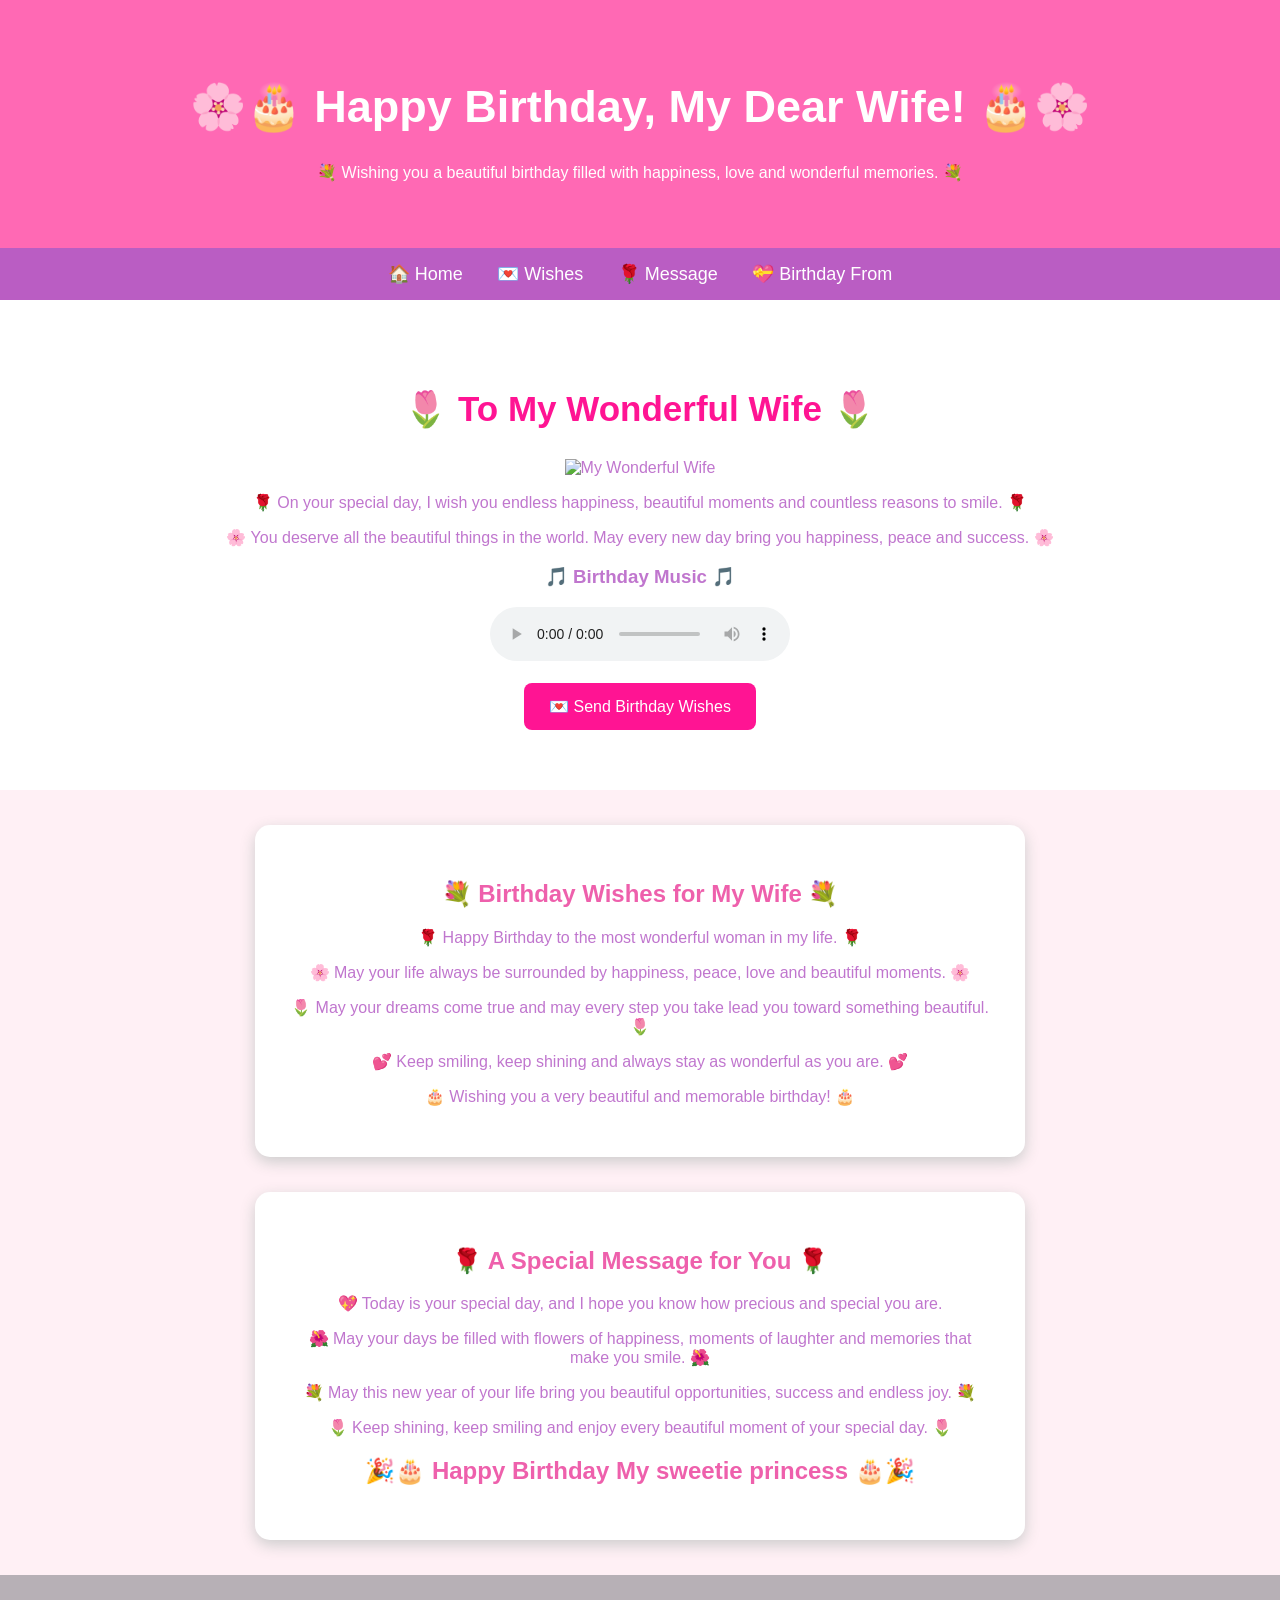
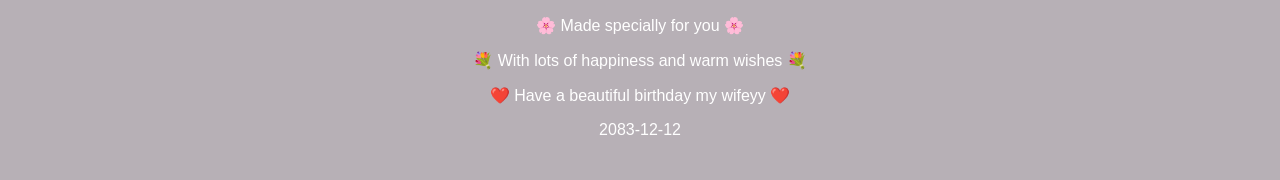
==== index.html @ 94842eb2 "Add files via upload" ====
<!DOCTYPE html>
<html>

<head>
    <title>Happy Birthday My Wife ❤️</title>

    <link rel="stylesheet" href="style.css">
</head>

<body>

    <!-- Header -->
    <header>

        <h1>🌸🎂 Happy Birthday, My Dear Wife! 🎂🌸</h1>

        <p>
            💐 Wishing you a beautiful birthday filled with
            happiness, love and wonderful memories. 💐
        </p>

    </header>


    <!-- Navigation -->
    <nav>

        <a href="index.html">🏠 Home</a>

        <a href="#wishes">💌 Wishes</a>

        <a href="#message">🌹 Message</a>

        <a href="form.html">💝 Birthday From</a>

    </nav>


    <!-- Main Birthday Section -->
    <section class="hero">

        <h2>🌷 To My Wonderful Wife 🌷</h2>


        <!-- Wife Photo -->
        <img src="image.jpg"
             alt="My Wonderful Wife"
             class="wife-photo">


        <p>
            🌹 On your special day, I wish you endless happiness,
            beautiful moments and countless reasons to smile. 🌹
        </p>

        <p>
            🌸 You deserve all the beautiful things in the world.
            May every new day bring you happiness, peace and success. 🌸
        </p>


        <!-- Birthday Music -->
        <h3>🎵 Birthday Music 🎵</h3>

<audio controls>
    <source src="birthday-new.mp3" type="audio/mpeg">
</audio>


        <br><br>


        <!-- Form Button -->
        <a href="form.html" class="button">
            💌 Send Birthday Wishes
        </a>

    </section>


    <!-- Birthday Wishes -->
    <section id="wishes" class="box">

        <h2>💐 Birthday Wishes for My Wife 💐</h2>

        <p>
            🌹 Happy Birthday to the most wonderful woman in my life. 🌹
        </p>

        <p>
            🌸 May your life always be surrounded by happiness,
            peace, love and beautiful moments. 🌸
        </p>

        <p>
            🌷 May your dreams come true and may every step
            you take lead you toward something beautiful. 🌷
        </p>

        <p>
            💕 Keep smiling, keep shining and always stay
            as wonderful as you are. 💕
        </p>

        <p>
            🎂 Wishing you a very beautiful and memorable birthday! 🎂
        </p>

    </section>


    <!-- Special Message -->
    <section id="message" class="box">

        <h2>🌹 A Special Message for You 🌹</h2>

        <p>
            💖 Today is your special day, and I hope you know
            how precious and special you are.
        </p>

        <p>
            🌺 May your days be filled with flowers of happiness,
            moments of laughter and memories that make you smile. 🌺
        </p>

        <p>
            💐 May this new year of your life bring you
            beautiful opportunities, success and endless joy. 💐
        </p>

        <p>
            🌷 Keep shining, keep smiling and enjoy every
            beautiful moment of your special day. 🌷
        </p>

        <h2>
            🎉🎂 Happy Birthday My sweetie princess 🎂🎉
        </h2>

    </section>


    <!-- Footer -->
    <footer>

        <p>🌸 Made specially for you 🌸</p>

        <p>💐 With lots of happiness and warm wishes 💐</p>

        <p>❤️ Have a beautiful birthday my wifeyy ❤️</p>

        <p>2083-12-12</p>

    </footer>

</body>

</html>
---- style.css ----
body {
    margin: 0;
    font-family: Arial, sans-serif;
    background-color: #fff0f5;
    color: #c076ce;
}

header {
    background-color: #ff69b4;
    color: white;
    text-align: center;
    padding: 50px 20px;
}

header h1 {
    font-size: 45px;
}

nav {
    background-color: #ba5dc3;
    text-align: center;
    padding: 15px;
}

nav a {
    color: white;
    text-decoration: none;
    margin: 15px;
    font-size: 18px;
}

.hero {
    background-color: white;
    text-align: center;
    padding: 60px 20px;
}

.hero h2 {
    color: #ff1493;
    font-size: 35px;
}

.button {
    display: inline-block;
    background-color: #ff1493;
    color: white;
    text-decoration: none;
    padding: 14px 25px;
    border-radius: 8px;
}

.button:hover {
    background-color: #b780a3;
}

.box {
    background-color: white;
    max-width: 700px;
    margin: 35px auto;
    padding: 35px;
    text-align: center;
    border-radius: 15px;
    box-shadow: 0 5px 15px #ccc;
}

.box h2 {
    color: #ee60ac;
}

footer {
    background-color: #b7b0b6;
    color: white;
    text-align: center;
    padding: 25px;
}
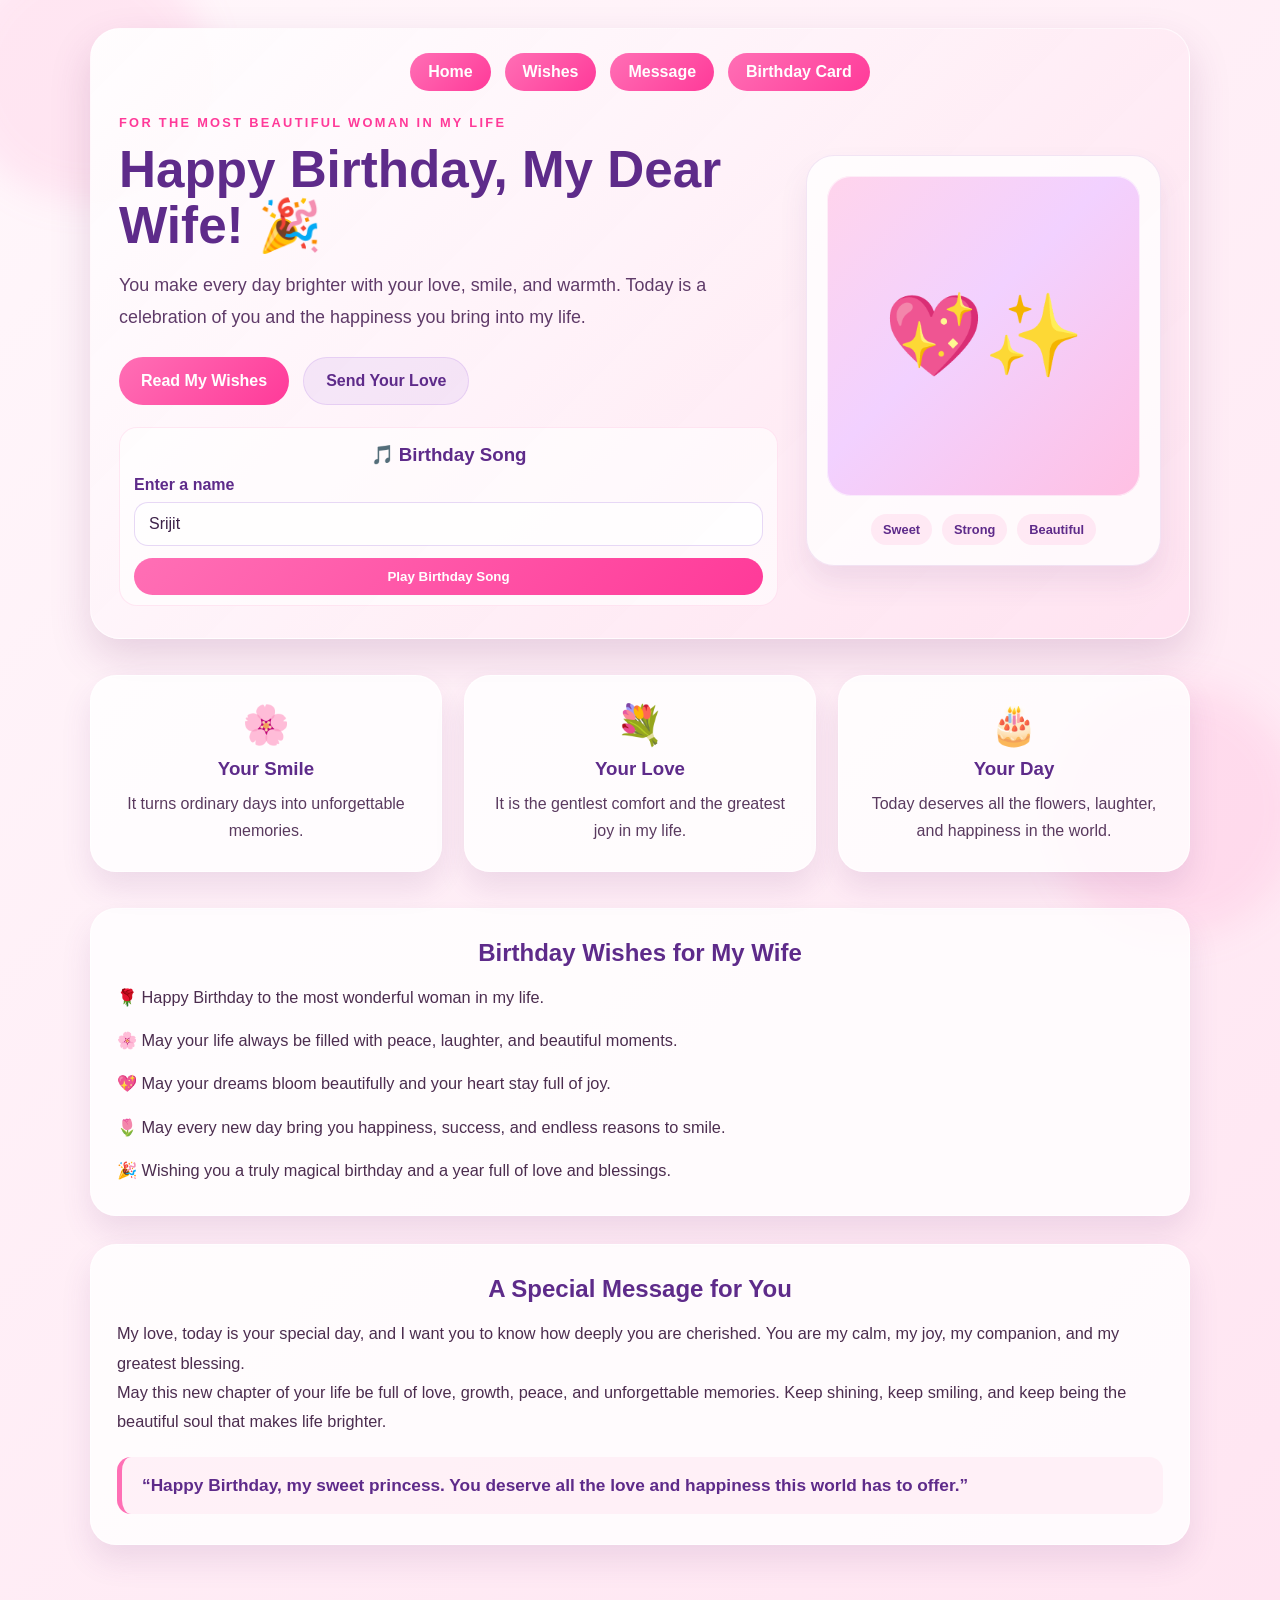
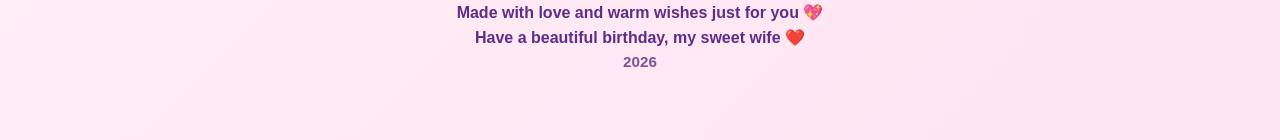
==== commit b31d3726: "i work on the issue on birthday song side and updated feature and ui" ====
--- a/index.html
+++ b/index.html
@@ -1,159 +1,128 @@
 <!DOCTYPE html>
-<html>
+<html lang="en">
 
 <head>
-    <title>Happy Birthday My Wife ❤️</title>
-
+    <meta charset="UTF-8">
+    <meta name="viewport" content="width=device-width, initial-scale=1.0">
+    <title>Happy Birthday, My Love</title>
     <link rel="stylesheet" href="style.css">
 </head>
 
 <body>
+    <div class="page-shell">
+        <header class="hero-header">
+            <nav class="top-nav">
+                <a href="index.html">Home</a>
+                <a href="#wishes">Wishes</a>
+                <a href="#message">Message</a>
+                <a href="form.html">Birthday Card</a>
+            </nav>
 
-    <!-- Header -->
-    <header>
+            <div class="hero-content">
+                <div class="hero-text">
+                    <p class="eyebrow">For the most beautiful woman in my life</p>
+                    <h1>Happy Birthday, My Dear Wife! 🎉</h1>
+                    <p class="subtitle">
+                        You make every day brighter with your love, smile, and warmth.
+                        Today is a celebration of you and the happiness you bring into my life.
+                    </p>
 
-        <h1>🌸🎂 Happy Birthday, My Dear Wife! 🎂🌸</h1>
+                    <div class="cta-group">
+                        <a href="#wishes" class="primary-btn">Read My Wishes</a>
+                        <a href="form.html" class="secondary-btn">Send Your Love</a>
+                    </div>
 
-        <p>
-            💐 Wishing you a beautiful birthday filled with
-            happiness, love and wonderful memories. 💐
-        </p>
+                    <div class="music-box">
+                        <h3>🎵 Birthday Song</h3>
+                        <label class="song-label" for="songName">Enter a name</label>
+                        <input id="songName" type="text" value="Srijit" placeholder="Type a name">
+                        <button id="playBirthdaySong" class="primary-btn small-btn" type="button">
+                            Play Birthday Song
+                        </button>
+                    </div>
+                </div>
 
-    </header>
+                <div class="hero-card">
+                    <div class="photo-frame" aria-label="Birthday illustration">
+                        <span>💖✨</span>
+                    </div>
+                    <div class="mini-badges">
+                        <span>Sweet</span>
+                        <span>Strong</span>
+                        <span>Beautiful</span>
+                    </div>
+                </div>
+            </div>
+        </header>
 
+        <main>
+            <section class="feature-grid">
+                <article class="feature-card">
+                    <span class="icon">🌸</span>
+                    <h3>Your Smile</h3>
+                    <p>It turns ordinary days into unforgettable memories.</p>
+                </article>
+                <article class="feature-card">
+                    <span class="icon">💐</span>
+                    <h3>Your Love</h3>
+                    <p>It is the gentlest comfort and the greatest joy in my life.</p>
+                </article>
+                <article class="feature-card">
+                    <span class="icon">🎂</span>
+                    <h3>Your Day</h3>
+                    <p>Today deserves all the flowers, laughter, and happiness in the world.</p>
+                </article>
+            </section>
 
-    <!-- Navigation -->
-    <nav>
+            <section id="wishes" class="wish-panel">
+                <h2>Birthday Wishes for My Wife</h2>
+                <div class="wish-list">
+                    <p>🌹 Happy Birthday to the most wonderful woman in my life.</p>
+                    <p>🌸 May your life always be filled with peace, laughter, and beautiful moments.</p>
+                    <p>💖 May your dreams bloom beautifully and your heart stay full of joy.</p>
+                    <p>🌷 May every new day bring you happiness, success, and endless reasons to smile.</p>
+                    <p>🎉 Wishing you a truly magical birthday and a year full of love and blessings.</p>
+                </div>
+            </section>
 
-        <a href="index.html">🏠 Home</a>
+            <section id="message" class="message-box">
+                <h2>A Special Message for You</h2>
+                <p>
+                    My love, today is your special day, and I want you to know how deeply you are cherished.
+                    You are my calm, my joy, my companion, and my greatest blessing.
+                </p>
+                <p>
+                    May this new chapter of your life be full of love, growth, peace, and unforgettable memories.
+                    Keep shining, keep smiling, and keep being the beautiful soul that makes life brighter.
+                </p>
+                <blockquote>
+                    “Happy Birthday, my sweet princess. You deserve all the love and happiness this world has to offer.”
+                </blockquote>
+            </section>
+        </main>
 
-        <a href="#wishes">💌 Wishes</a>
+        <footer>
+            <p>Made with love and warm wishes just for you 💖</p>
+            <p>Have a beautiful birthday, my sweet wife ❤️</p>
+            <p class="date">2026</p>
+        </footer>
+    </div>
 
-        <a href="#message">🌹 Message</a>
+    <script>
+        document.getElementById('playBirthdaySong')?.addEventListener('click', function () {
+            const enteredName = document.getElementById('songName').value.trim() || 'Srijit';
+            const songUrl = 'https://www.1happybirthday.com/play_song.php?name=' + encodeURIComponent(enteredName);
 
-        <a href="form.html">💝 Birthday From</a>
-
-    </nav>
-
-
-    <!-- Main Birthday Section -->
-    <section class="hero">
-
-        <h2>🌷 To My Wonderful Wife 🌷</h2>
-
-
-        <!-- Wife Photo -->
-        <img src="image.jpg"
-             alt="My Wonderful Wife"
-             class="wife-photo">
-
-
-        <p>
-            🌹 On your special day, I wish you endless happiness,
-            beautiful moments and countless reasons to smile. 🌹
-        </p>
-
-        <p>
-            🌸 You deserve all the beautiful things in the world.
-            May every new day bring you happiness, peace and success. 🌸
-        </p>
-
-
-        <!-- Birthday Music -->
-        <h3>🎵 Birthday Music 🎵</h3>
-
-<audio controls>
-    <source src="birthday-new.mp3" type="audio/mpeg">
-</audio>
-
-
-        <br><br>
-
-
-        <!-- Form Button -->
-        <a href="form.html" class="button">
-            💌 Send Birthday Wishes
-        </a>
-
-    </section>
-
-
-    <!-- Birthday Wishes -->
-    <section id="wishes" class="box">
-
-        <h2>💐 Birthday Wishes for My Wife 💐</h2>
-
-        <p>
-            🌹 Happy Birthday to the most wonderful woman in my life. 🌹
-        </p>
-
-        <p>
-            🌸 May your life always be surrounded by happiness,
-            peace, love and beautiful moments. 🌸
-        </p>
-
-        <p>
-            🌷 May your dreams come true and may every step
-            you take lead you toward something beautiful. 🌷
-        </p>
-
-        <p>
-            💕 Keep smiling, keep shining and always stay
-            as wonderful as you are. 💕
-        </p>
-
-        <p>
-            🎂 Wishing you a very beautiful and memorable birthday! 🎂
-        </p>
-
-    </section>
-
-
-    <!-- Special Message -->
-    <section id="message" class="box">
-
-        <h2>🌹 A Special Message for You 🌹</h2>
-
-        <p>
-            💖 Today is your special day, and I hope you know
-            how precious and special you are.
-        </p>
-
-        <p>
-            🌺 May your days be filled with flowers of happiness,
-            moments of laughter and memories that make you smile. 🌺
-        </p>
-
-        <p>
-            💐 May this new year of your life bring you
-            beautiful opportunities, success and endless joy. 💐
-        </p>
-
-        <p>
-            🌷 Keep shining, keep smiling and enjoy every
-            beautiful moment of your special day. 🌷
-        </p>
-
-        <h2>
-            🎉🎂 Happy Birthday My sweetie princess 🎂🎉
-        </h2>
-
-    </section>
-
-
-    <!-- Footer -->
-    <footer>
-
-        <p>🌸 Made specially for you 🌸</p>
-
-        <p>💐 With lots of happiness and warm wishes 💐</p>
-
-        <p>❤️ Have a beautiful birthday my wifeyy ❤️</p>
-
-        <p>2083-12-12</p>
-
-    </footer>
-
+            try {
+                const popup = window.open(songUrl, '_blank');
+                if (!popup) {
+                    window.location.href = songUrl;
+                }
+            } catch (error) {
+                window.location.href = songUrl;
+            }
+        });
+    </script>
 </body>
 
-</html>+</html>
--- a/style.css
+++ b/style.css
@@ -1,75 +1,441 @@
+:root {
+    --bg-1: #fff7fb;
+    --bg-2: #ffe4f1;
+    --card: rgba(255, 255, 255, 0.8);
+    --pink-1: #ff6fb5;
+    --pink-2: #ff3a99;
+    --pink-3: #9d4edd;
+    --purple: #5e2b8a;
+    --text: #3d2249;
+    --soft: #f4d4ea;
+    --white: #ffffff;
+    --shadow: rgba(123, 57, 118, 0.18);
+}
+
+* {
+    box-sizing: border-box;
+}
+
+html {
+    scroll-behavior: smooth;
+}
+
 body {
     margin: 0;
-    font-family: Arial, sans-serif;
-    background-color: #fff0f5;
-    color: #c076ce;
-}
-
-header {
-    background-color: #ff69b4;
-    color: white;
+    min-height: 100vh;
+    font-family: "Segoe UI", Tahoma, Geneva, Verdana, sans-serif;
+    background: linear-gradient(135deg, var(--bg-1), var(--bg-2));
+    color: var(--text);
+}
+
+body::before,
+body::after {
+    content: "";
+    position: fixed;
+    width: 250px;
+    height: 250px;
+    border-radius: 50%;
+    background: rgba(255, 111, 181, 0.12);
+    filter: blur(18px);
+    z-index: 0;
+}
+
+body::before {
+    top: -50px;
+    left: -40px;
+}
+
+body::after {
+    bottom: -35px;
+    right: -20px;
+}
+
+.page-shell,
+.form-page {
+    position: relative;
+    z-index: 1;
+}
+
+.page-shell {
+    width: min(1100px, 92%);
+    margin: 0 auto;
+    padding: 28px 0 50px;
+}
+
+.hero-header {
+    background: linear-gradient(135deg, rgba(255, 255, 255, 0.9), rgba(255, 224, 239, 0.85));
+    border: 1px solid rgba(255, 255, 255, 0.65);
+    border-radius: 30px;
+    box-shadow: 0 18px 40px var(--shadow);
+    padding: 24px 28px 32px;
+}
+
+.top-nav {
+    display: flex;
+    justify-content: center;
+    flex-wrap: wrap;
+    gap: 14px;
+    margin-bottom: 24px;
+}
+
+.top-nav a {
+    text-decoration: none;
+    color: var(--white);
+    background: linear-gradient(135deg, var(--pink-1), var(--pink-2));
+    padding: 10px 18px;
+    border-radius: 999px;
+    font-weight: 600;
+    transition: transform 0.2s ease, box-shadow 0.2s ease;
+}
+
+.top-nav a:hover,
+.primary-btn:hover,
+.secondary-btn:hover {
+    transform: translateY(-2px);
+    box-shadow: 0 8px 18px rgba(255, 82, 159, 0.28);
+}
+
+.hero-content {
+    display: grid;
+    grid-template-columns: 1.3fr 0.7fr;
+    gap: 28px;
+    align-items: center;
+}
+
+.eyebrow {
+    margin: 0;
+    font-size: 0.8rem;
+    letter-spacing: 0.18em;
+    text-transform: uppercase;
+    font-weight: 700;
+    color: var(--pink-2);
+}
+
+.hero-text h1 {
+    font-size: clamp(2.4rem, 4vw, 4rem);
+    line-height: 1.1;
+    margin: 12px 0 14px;
+    color: var(--purple);
+}
+
+.subtitle {
+    margin: 0;
+    font-size: 1.12rem;
+    line-height: 1.8;
+    color: #5f3b69;
+}
+
+.cta-group {
+    margin-top: 24px;
+    display: flex;
+    flex-wrap: wrap;
+    gap: 14px;
+}
+
+.music-box {
+    margin-top: 22px;
+    padding: 16px 14px 10px;
+    background: rgba(255, 255, 255, 0.6);
+    border: 1px solid rgba(255, 111, 181, 0.15);
+    border-radius: 18px;
+}
+
+.music-box h3 {
+    margin: 0 0 10px;
+    color: var(--purple);
     text-align: center;
-    padding: 50px 20px;
-}
-
-header h1 {
-    font-size: 45px;
-}
-
-nav {
-    background-color: #ba5dc3;
+}
+
+.song-label {
+    display: block;
+    margin: 10px 0 8px;
+    font-weight: 700;
+    color: var(--purple);
+}
+
+.music-box input {
+    width: 100%;
+    border: 1px solid rgba(158, 103, 220, 0.25);
+    border-radius: 12px;
+    padding: 11px 12px;
+    margin-bottom: 12px;
+    font: inherit;
+    color: var(--text);
+    background: rgba(255, 255, 255, 0.9);
+}
+
+.music-box button {
+    width: 100%;
+}
+
+.primary-btn,
+.secondary-btn {
+    display: inline-flex;
+    align-items: center;
+    justify-content: center;
+    text-decoration: none;
+    border: none;
+    border-radius: 999px;
+    padding: 14px 22px;
+    font-weight: 700;
+    cursor: pointer;
+    transition: all 0.2s ease;
+}
+
+.primary-btn {
+    background: linear-gradient(135deg, var(--pink-1), var(--pink-2));
+    color: var(--white);
+}
+
+.secondary-btn {
+    background: rgba(158, 103, 220, 0.1);
+    color: var(--purple);
+    border: 1px solid rgba(158, 103, 220, 0.18);
+}
+
+.small-btn {
+    padding: 11px 18px;
+}
+
+.hero-card {
+    background: rgba(255, 255, 255, 0.75);
+    border: 1px solid rgba(172, 105, 191, 0.16);
+    border-radius: 28px;
+    padding: 20px;
+    box-shadow: 0 16px 28px rgba(112, 58, 129, 0.1);
+}
+
+.photo-frame {
+    width: 100%;
+    height: 320px;
+    display: grid;
+    place-items: center;
+    background: linear-gradient(135deg, #ffd4ec, #f2d1ff 45%, #ffc0e3);
+    border-radius: 24px;
+    font-size: 5rem;
+    box-shadow: inset 0 0 0 1px rgba(255, 255, 255, 0.6);
+}
+
+.mini-badges {
+    margin-top: 18px;
+    display: flex;
+    justify-content: center;
+    flex-wrap: wrap;
+    gap: 10px;
+}
+
+.mini-badges span {
+    background: rgba(255, 111, 181, 0.12);
+    color: var(--purple);
+    border-radius: 999px;
+    padding: 8px 12px;
+    font-size: 0.8rem;
+    font-weight: 700;
+}
+
+.feature-grid {
+    display: grid;
+    grid-template-columns: repeat(3, minmax(0, 1fr));
+    gap: 22px;
+    margin: 36px 0;
+}
+
+.feature-card,
+.wish-panel,
+.message-box,
+.form-card {
+    background: var(--card);
+    border: 1px solid rgba(255, 255, 255, 0.7);
+    border-radius: 26px;
+    box-shadow: 0 16px 30px rgba(112, 58, 129, 0.12);
+}
+
+.feature-card {
+    padding: 26px 20px;
     text-align: center;
-    padding: 15px;
-}
-
-nav a {
-    color: white;
+}
+
+.icon {
+    display: inline-block;
+    font-size: 2.4rem;
+    margin-bottom: 10px;
+}
+
+.feature-card h3 {
+    margin: 0 0 10px;
+    color: var(--purple);
+}
+
+.feature-card p {
+    margin: 0;
+    line-height: 1.7;
+    color: #5a3a5f;
+}
+
+.wish-panel,
+.message-box {
+    padding: 30px 26px;
+    margin: 28px 0;
+}
+
+.wish-panel h2,
+.message-box h2,
+.form-card h1 {
+    margin: 0 0 16px;
+    color: var(--purple);
+    text-align: center;
+}
+
+.wish-list {
+    display: grid;
+    gap: 14px;
+}
+
+.wish-list p,
+.message-box p,
+.success-message {
+    margin: 0;
+    color: #4c2d4f;
+    line-height: 1.8;
+    font-size: 1.02rem;
+}
+
+.message-box blockquote {
+    margin: 20px 0 0;
+    padding: 18px 20px;
+    border-left: 5px solid var(--pink-1);
+    background: rgba(255, 111, 181, 0.08);
+    border-radius: 14px;
+    font-size: 1.08rem;
+    color: var(--purple);
+    font-weight: 600;
+}
+
+footer {
+    margin-top: 24px;
+    padding: 24px 16px 14px;
+    text-align: center;
+    color: var(--purple);
+    font-weight: 600;
+}
+
+footer p {
+    margin: 6px 0;
+}
+
+.date {
+    font-size: 0.95rem;
+    opacity: 0.8;
+}
+
+.form-page {
+    min-height: 100vh;
+    display: grid;
+    place-items: center;
+    padding: 40px 20px;
+}
+
+.form-card {
+    width: min(620px, 100%);
+    padding: 30px 26px;
+}
+
+#birthdayForm {
+    display: grid;
+    gap: 18px;
+    margin-top: 20px;
+}
+
+.field-row {
+    display: grid;
+    gap: 8px;
+}
+
+label {
+    font-weight: 700;
+    color: var(--purple);
+}
+
+input[type="text"],
+textarea {
+    width: 100%;
+    border: 1px solid rgba(158, 103, 220, 0.25);
+    border-radius: 14px;
+    padding: 12px 14px;
+    font: inherit;
+    color: var(--text);
+    background: rgba(255, 255, 255, 0.8);
+    transition: border-color 0.2s ease, box-shadow 0.2s ease;
+}
+
+input[type="text"]:focus,
+textarea:focus {
+    outline: none;
+    border-color: var(--pink-1);
+    box-shadow: 0 0 0 4px rgba(255, 111, 181, 0.1);
+}
+
+.radio-group {
+    display: flex;
+    flex-wrap: wrap;
+    gap: 12px;
+    padding-top: 6px;
+}
+
+.radio-group label {
+    display: inline-flex;
+    align-items: center;
+    gap: 8px;
+    font-weight: 600;
+    color: var(--text);
+}
+
+.form-actions {
+    display: flex;
+    flex-wrap: wrap;
+    gap: 12px;
+    margin-top: 8px;
+}
+
+.success-message {
+    margin-top: 18px;
+    background: rgba(118, 201, 160, 0.12);
+    border: 1px solid rgba(92, 175, 121, 0.2);
+    border-radius: 16px;
+    padding: 16px 18px;
+    color: #256b43;
+}
+
+.back-link {
+    display: inline-block;
+    margin-top: 18px;
+    color: var(--purple);
     text-decoration: none;
-    margin: 15px;
-    font-size: 18px;
-}
-
-.hero {
-    background-color: white;
-    text-align: center;
-    padding: 60px 20px;
-}
-
-.hero h2 {
-    color: #ff1493;
-    font-size: 35px;
-}
-
-.button {
-    display: inline-block;
-    background-color: #ff1493;
-    color: white;
-    text-decoration: none;
-    padding: 14px 25px;
-    border-radius: 8px;
-}
-
-.button:hover {
-    background-color: #b780a3;
-}
-
-.box {
-    background-color: white;
-    max-width: 700px;
-    margin: 35px auto;
-    padding: 35px;
-    text-align: center;
-    border-radius: 15px;
-    box-shadow: 0 5px 15px #ccc;
-}
-
-.box h2 {
-    color: #ee60ac;
-}
-
-footer {
-    background-color: #b7b0b6;
-    color: white;
-    text-align: center;
-    padding: 25px;
-}+    font-weight: 700;
+}
+
+@media (max-width: 760px) {
+    .hero-content,
+    .feature-grid {
+        grid-template-columns: 1fr;
+    }
+
+    .hero-header {
+        padding: 18px 18px 22px;
+    }
+
+    .hero-text h1 {
+        font-size: 2.5rem;
+    }
+
+    .top-nav a,
+    .primary-btn,
+    .secondary-btn {
+        width: 100%;
+    }
+
+    .cta-group,
+    .form-actions {
+        flex-direction: column;
+    }
+}
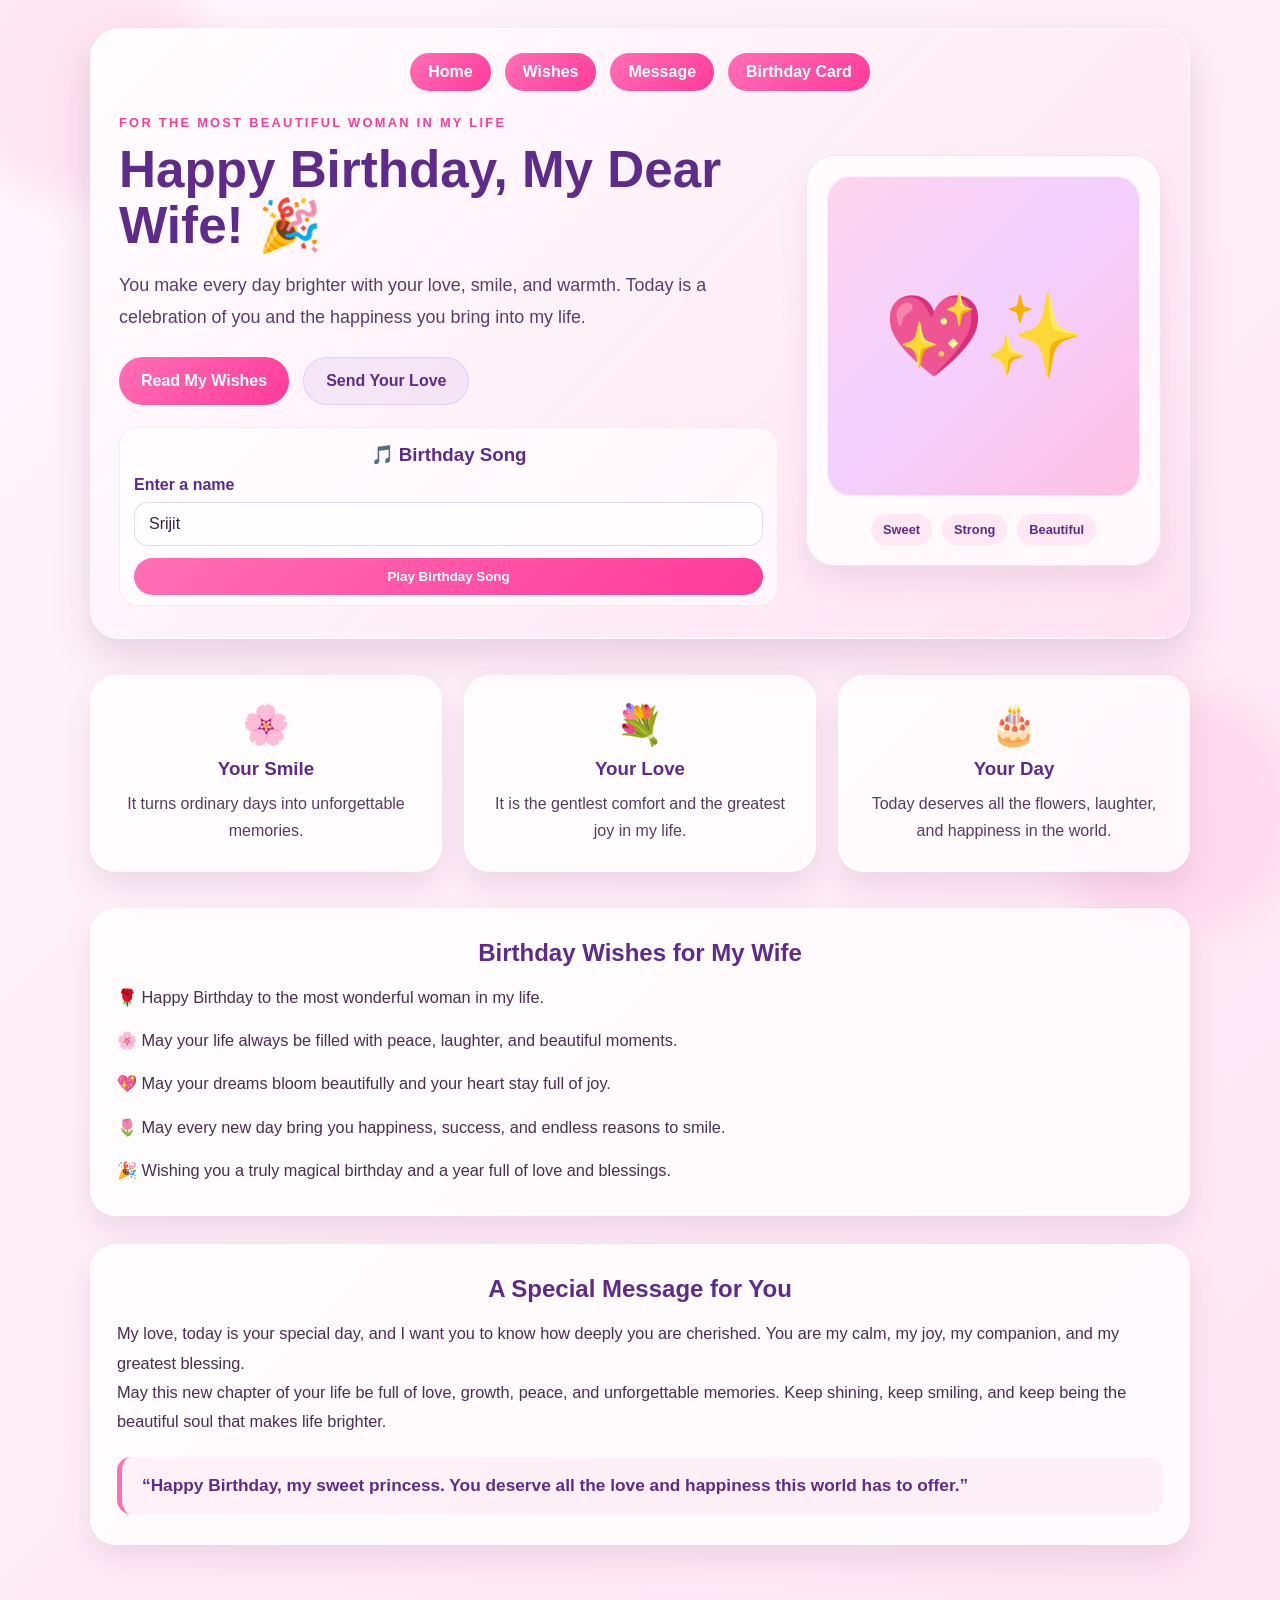
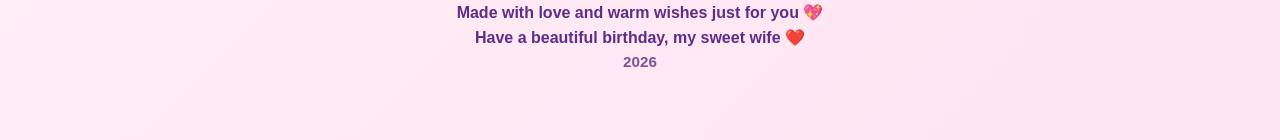
==== commit 27950748: "i work on form section for adding image" ====
--- a/index.html
+++ b/index.html
@@ -43,8 +43,8 @@
                 </div>
 
                 <div class="hero-card">
-                    <div class="photo-frame" aria-label="Birthday illustration">
-                        <span>💖✨</span>
+                    <div class="photo-frame" id="heroPhotoFrame" aria-label="Birthday illustration">
+                        <span id="photoPlaceholder">💖✨</span>
                     </div>
                     <div class="mini-badges">
                         <span>Sweet</span>
@@ -109,6 +109,19 @@
     </div>
 
     <script>
+        const savedPhoto = localStorage.getItem('birthday_uploaded_photo');
+        const heroPhotoFrame = document.getElementById('heroPhotoFrame');
+        const photoPlaceholder = document.getElementById('photoPlaceholder');
+
+        if (savedPhoto) {
+            const img = document.createElement('img');
+            img.src = savedPhoto;
+            img.alt = 'Uploaded birthday photo';
+            img.className = 'uploaded-photo';
+            heroPhotoFrame.innerHTML = '';
+            heroPhotoFrame.appendChild(img);
+        }
+
         document.getElementById('playBirthdaySong')?.addEventListener('click', function () {
             const enteredName = document.getElementById('songName').value.trim() || 'Srijit';
             const songUrl = 'https://www.1happybirthday.com/play_song.php?name=' + encodeURIComponent(enteredName);
--- a/style.css
+++ b/style.css
@@ -214,6 +214,14 @@
     border-radius: 24px;
     font-size: 5rem;
     box-shadow: inset 0 0 0 1px rgba(255, 255, 255, 0.6);
+    overflow: hidden;
+}
+
+.photo-frame .uploaded-photo {
+    width: 100%;
+    height: 100%;
+    object-fit: cover;
+    display: block;
 }
 
 .mini-badges {
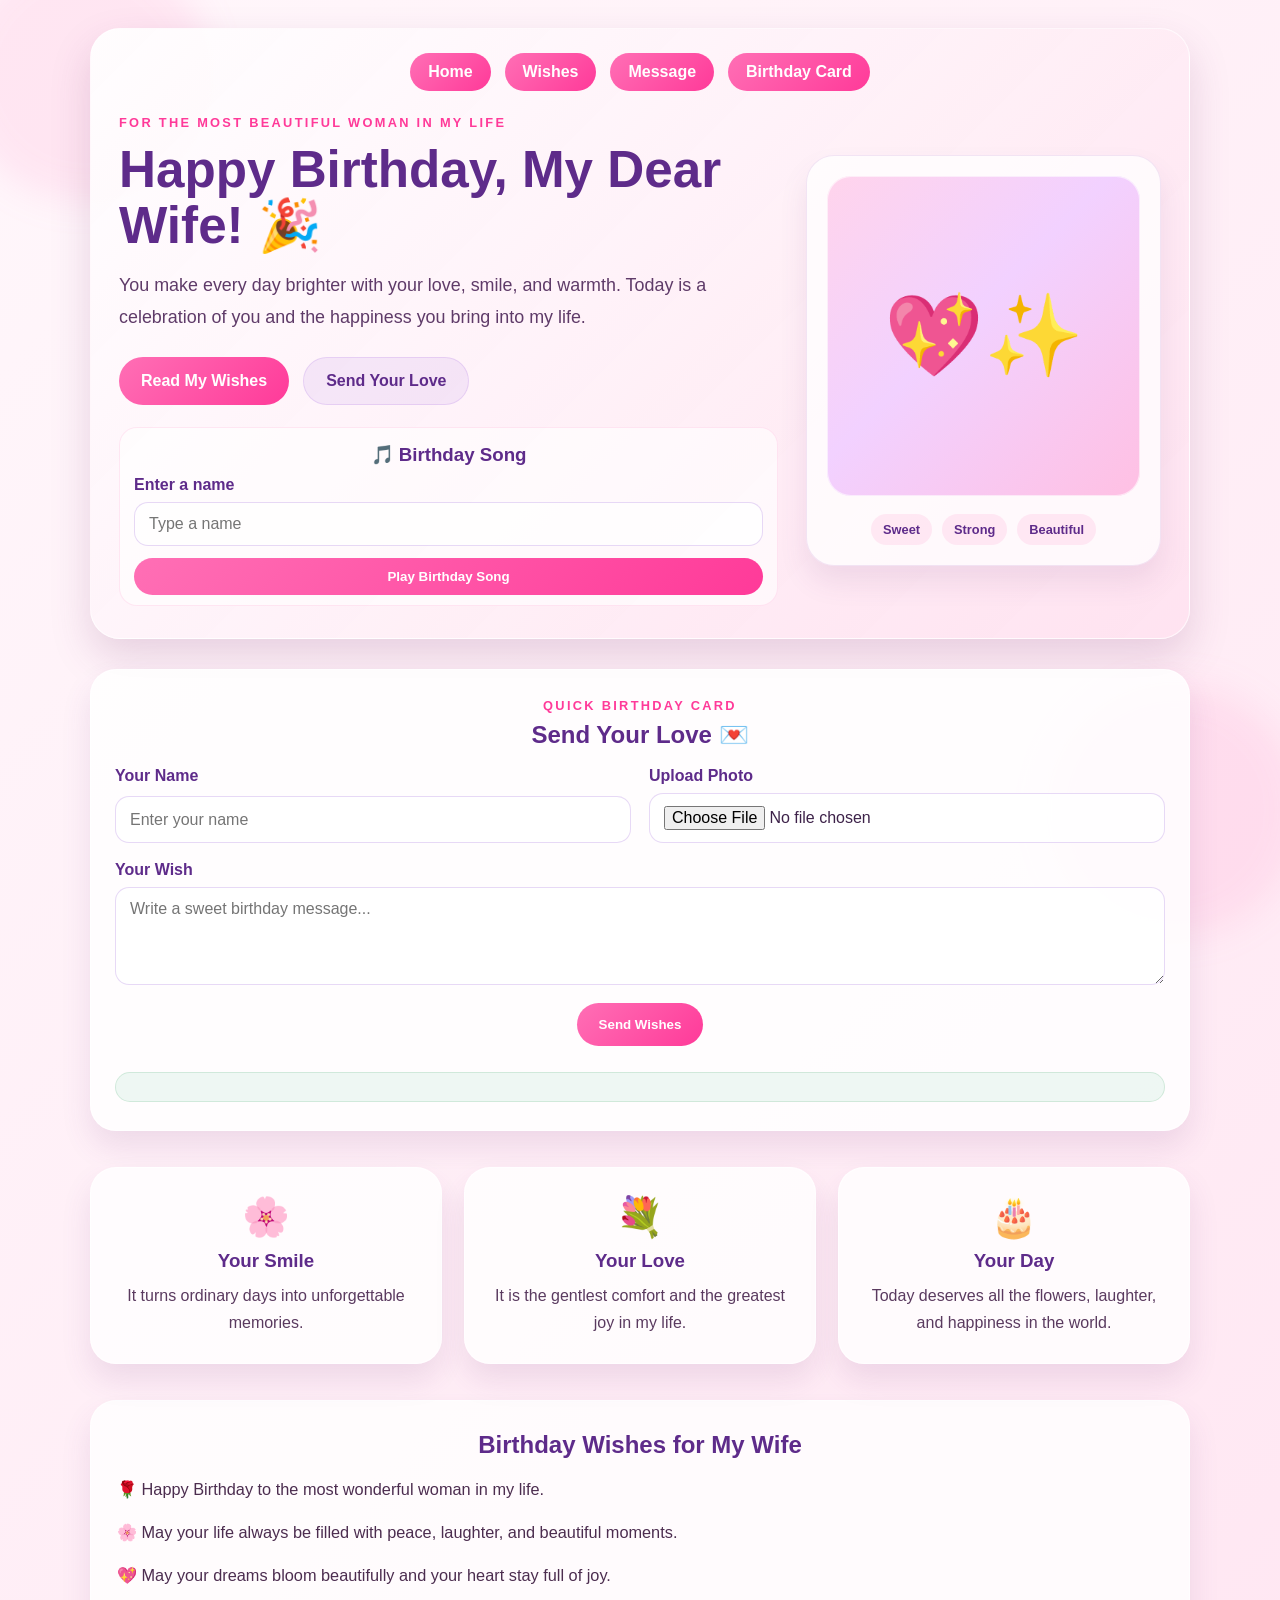
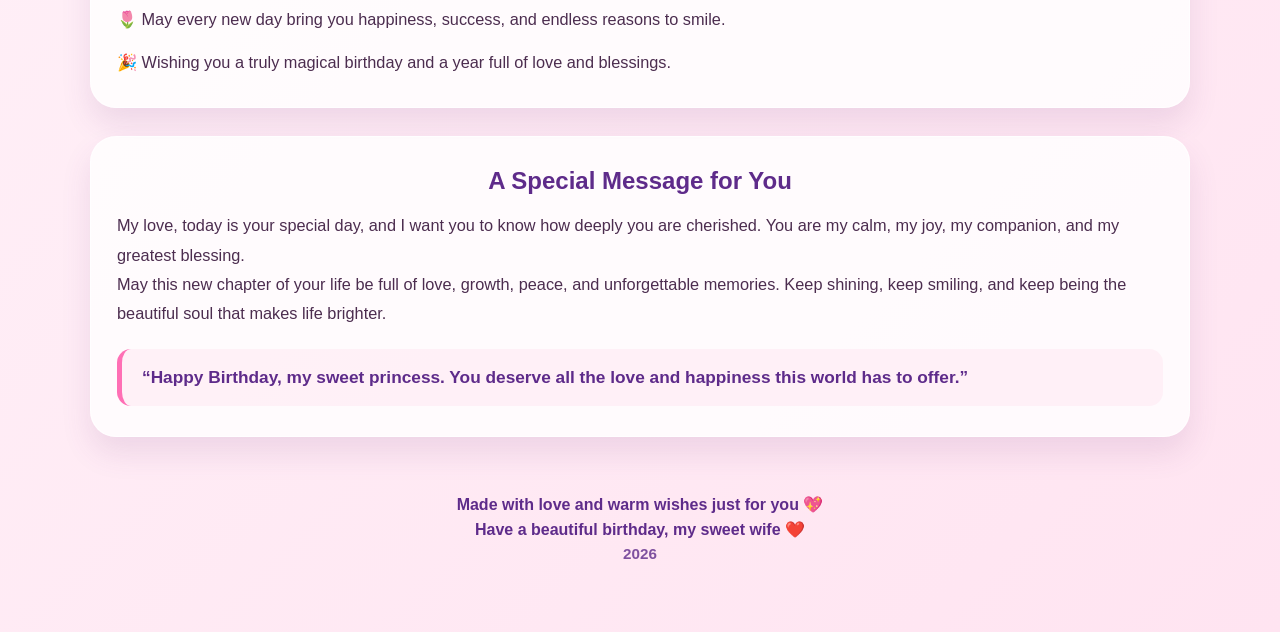
==== commit 09b7b0cb: "i work on form section for adding image" ====
--- a/index.html
+++ b/index.html
@@ -8,7 +8,7 @@
     <link rel="stylesheet" href="style.css">
 </head>
 
-<body>
+<body id="top">
     <div class="page-shell">
         <header class="hero-header">
             <nav class="top-nav">
@@ -20,9 +20,9 @@
 
             <div class="hero-content">
                 <div class="hero-text">
-                    <p class="eyebrow">For the most beautiful woman in my life</p>
-                    <h1>Happy Birthday, My Dear Wife! 🎉</h1>
-                    <p class="subtitle">
+                    <p id="heroEyebrow" class="eyebrow">For the most beautiful woman in my life</p>
+                    <h1 id="heroHeading">Happy Birthday, My Dear Wife! 🎉</h1>
+                    <p id="heroSubtitle" class="subtitle">
                         You make every day brighter with your love, smile, and warmth.
                         Today is a celebration of you and the happiness you bring into my life.
                     </p>
@@ -35,7 +35,7 @@
                     <div class="music-box">
                         <h3>🎵 Birthday Song</h3>
                         <label class="song-label" for="songName">Enter a name</label>
-                        <input id="songName" type="text" value="Srijit" placeholder="Type a name">
+                        <input id="songName" type="text" placeholder="Type a name">
                         <button id="playBirthdaySong" class="primary-btn small-btn" type="button">
                             Play Birthday Song
                         </button>
@@ -54,6 +54,38 @@
                 </div>
             </div>
         </header>
+
+        <section class="quick-form-panel">
+            <div class="quick-form-header">
+                <p class="eyebrow">Quick birthday card</p>
+                <h2>Send Your Love 💌</h2>
+            </div>
+
+            <form id="homeWishForm" class="quick-form">
+                <div class="quick-form-grid">
+                    <div class="field-group">
+                        <label for="homeName">Your Name</label>
+                        <input type="text" id="homeName" placeholder="Enter your name" required>
+                    </div>
+
+                    <div class="field-group">
+                        <label for="homePhoto">Upload Photo</label>
+                        <input type="file" id="homePhoto" accept="image/*">
+                    </div>
+                </div>
+
+                <div class="field-group">
+                    <label for="homeMessage">Your Wish</label>
+                    <textarea id="homeMessage" rows="4" placeholder="Write a sweet birthday message..."></textarea>
+                </div>
+
+                <div class="quick-form-actions">
+                    <button type="submit" class="primary-btn">Send Wishes</button>
+                </div>
+
+                <div id="homeFormStatus" class="home-form-status" aria-live="polite"></div>
+            </form>
+        </section>
 
         <main>
             <section class="feature-grid">
@@ -75,27 +107,27 @@
             </section>
 
             <section id="wishes" class="wish-panel">
-                <h2>Birthday Wishes for My Wife</h2>
+                <h2 id="wishTitle">Birthday Wishes for My Wife</h2>
                 <div class="wish-list">
-                    <p>🌹 Happy Birthday to the most wonderful woman in my life.</p>
-                    <p>🌸 May your life always be filled with peace, laughter, and beautiful moments.</p>
-                    <p>💖 May your dreams bloom beautifully and your heart stay full of joy.</p>
-                    <p>🌷 May every new day bring you happiness, success, and endless reasons to smile.</p>
-                    <p>🎉 Wishing you a truly magical birthday and a year full of love and blessings.</p>
+                    <p id="wishText1">🌹 Happy Birthday to the most wonderful woman in my life.</p>
+                    <p id="wishText2">🌸 May your life always be filled with peace, laughter, and beautiful moments.</p>
+                    <p id="wishText3">💖 May your dreams bloom beautifully and your heart stay full of joy.</p>
+                    <p id="wishText4">🌷 May every new day bring you happiness, success, and endless reasons to smile.</p>
+                    <p id="wishText5">🎉 Wishing you a truly magical birthday and a year full of love and blessings.</p>
                 </div>
             </section>
 
             <section id="message" class="message-box">
-                <h2>A Special Message for You</h2>
-                <p>
+                <h2 id="messageTitle">A Special Message for You</h2>
+                <p id="messageParagraph1">
                     My love, today is your special day, and I want you to know how deeply you are cherished.
                     You are my calm, my joy, my companion, and my greatest blessing.
                 </p>
-                <p>
+                <p id="messageParagraph2">
                     May this new chapter of your life be full of love, growth, peace, and unforgettable memories.
                     Keep shining, keep smiling, and keep being the beautiful soul that makes life brighter.
                 </p>
-                <blockquote>
+                <blockquote id="messageQuote">
                     “Happy Birthday, my sweet princess. You deserve all the love and happiness this world has to offer.”
                 </blockquote>
             </section>
@@ -103,27 +135,138 @@
 
         <footer>
             <p>Made with love and warm wishes just for you 💖</p>
-            <p>Have a beautiful birthday, my sweet wife ❤️</p>
+            <p id="footerGreeting">Have a beautiful birthday, my sweet wife ❤️</p>
             <p class="date">2026</p>
         </footer>
     </div>
 
+    <button id="backToTop" class="back-to-top" type="button" aria-label="Back to top">↑</button>
+
     <script>
-        const savedPhoto = localStorage.getItem('birthday_uploaded_photo');
         const heroPhotoFrame = document.getElementById('heroPhotoFrame');
-        const photoPlaceholder = document.getElementById('photoPlaceholder');
-
-        if (savedPhoto) {
-            const img = document.createElement('img');
-            img.src = savedPhoto;
-            img.alt = 'Uploaded birthday photo';
-            img.className = 'uploaded-photo';
+
+        const relationshipThemes = {
+            "Best Friend": {
+                eyebrow: "For my favorite person to laugh with and celebrate life",
+                heading: "Happy Birthday, My Best Friend! 🎉",
+                subtitle: "You make life brighter with your laughter, loyalty, and endless support. Today is all about celebrating the beautiful soul who makes every moment better.",
+                footerGreeting: "Have a beautiful birthday, my favorite friend ❤️",
+                wishTitle: "Birthday Wishes for My Best Friend",
+                wishText: [
+                    "🌹 Happy Birthday to my favorite person and the best friend in the world.",
+                    "🌸 May your days always be filled with laughter, confidence, and unforgettable memories.",
+                    "💖 May your dreams grow bigger and your heart stay light with joy and peace.",
+                    "🌷 May every new chapter bring you endless happiness, success, and reasons to smile.",
+                    "🎉 Wishing you a magical birthday with a year full of friendship, love, and fun."
+                ],
+                messageTitle: "A Special Message for My Best Friend",
+                messageParagraph1: "You are the kind of friend who turns ordinary moments into memories and hard days into something lighter. Your kindness, laughter, and support mean more than words can say.",
+                messageParagraph2: "I am so lucky to have someone as genuine, fun, and caring as you in my life. May this birthday bring you all the happiness you give to everyone around you.",
+                messageQuote: "“Happy Birthday to the best friend who makes life brighter, better, and more beautiful.”"
+            },
+            "Partner": {
+                eyebrow: "For the love of my life",
+                heading: "Happy Birthday, My Love! 🎉",
+                subtitle: "Every day with you feels like a beautiful chapter of love, comfort, and joy. Today is a celebration of you and the happiness you bring into my world.",
+                footerGreeting: "Have a beautiful birthday, my love ❤️",
+                wishTitle: "Birthday Wishes for My Love",
+                wishText: [
+                    "🌹 Happy Birthday to the most beautiful soul in my life.",
+                    "🌸 May your days be filled with love, peace, and endless smiles.",
+                    "💖 May your dreams bloom beautifully and your heart stay full of joy.",
+                    "🌷 May this year bring you all the happiness you deserve and more.",
+                    "🎉 Wishing you a magical birthday and a year full of love and blessings."
+                ],
+                messageTitle: "A Special Message for You",
+                messageParagraph1: "My love, today is your special day, and I want you to know how deeply you are cherished. You are my calm, my joy, my companion, and my greatest blessing.",
+                messageParagraph2: "May this new chapter of your life be full of love, growth, peace, and unforgettable memories. Keep shining, keep smiling, and keep being the beautiful soul that makes life brighter.",
+                messageQuote: "“Happy Birthday, my sweet princess. You deserve all the love and happiness this world has to offer.”"
+            },
+            "Husband": {
+                eyebrow: "For the most beautiful woman in my life",
+                heading: "Happy Birthday, My Dear Wife! 🎉",
+                subtitle: "You make every day brighter with your love, smile, and warmth. Today is a celebration of you and the happiness you bring into my life.",
+                footerGreeting: "Have a beautiful birthday, my sweet wife ❤️",
+                wishTitle: "Birthday Wishes for My Wife",
+                wishText: [
+                    "🌹 Happy Birthday to the most wonderful woman in my life.",
+                    "🌸 May your life always be filled with peace, laughter, and beautiful moments.",
+                    "💖 May your dreams bloom beautifully and your heart stay full of joy.",
+                    "🌷 May every new day bring you happiness, success, and endless reasons to smile.",
+                    "🎉 Wishing you a truly magical birthday and a year full of love and blessings."
+                ],
+                messageTitle: "A Special Message for You",
+                messageParagraph1: "My love, today is your special day, and I want you to know how deeply you are cherished. You are my calm, my joy, my companion, and my greatest blessing.",
+                messageParagraph2: "May this new chapter of your life be full of love, growth, peace, and unforgettable memories. Keep shining, keep smiling, and keep being the beautiful soul that makes life brighter.",
+                messageQuote: "“Happy Birthday, my sweet princess. You deserve all the love and happiness this world has to offer.”"
+            }
+        };
+
+        function updateHomepageTheme() {
+            const relation = localStorage.getItem('birthday_relation') || 'Husband';
+            const theme = relationshipThemes[relation] || relationshipThemes['Husband'];
+
+            document.getElementById('heroEyebrow').textContent = theme.eyebrow;
+            document.getElementById('heroHeading').textContent = theme.heading;
+            document.getElementById('heroSubtitle').textContent = theme.subtitle;
+
+            document.getElementById('wishTitle').textContent = theme.wishTitle;
+            theme.wishText.forEach((line, index) => {
+                const el = document.getElementById('wishText' + (index + 1));
+                if (el) el.textContent = line;
+            });
+
+            document.getElementById('messageTitle').textContent = theme.messageTitle;
+            document.getElementById('messageParagraph1').textContent = theme.messageParagraph1;
+            document.getElementById('messageParagraph2').textContent = theme.messageParagraph2;
+            document.getElementById('messageQuote').textContent = theme.messageQuote;
+            document.getElementById('footerGreeting').textContent = theme.footerGreeting;
+        }
+
+        function renderHeroPhoto(imageUrl) {
+            if (!heroPhotoFrame) return;
+
             heroPhotoFrame.innerHTML = '';
-            heroPhotoFrame.appendChild(img);
+
+            if (imageUrl) {
+                const img = document.createElement('img');
+                img.src = imageUrl;
+                img.alt = 'Uploaded birthday photo';
+                img.className = 'uploaded-photo';
+                heroPhotoFrame.appendChild(img);
+            } else {
+                const placeholder = document.createElement('span');
+                placeholder.textContent = '💖✨';
+                placeholder.id = 'photoPlaceholder';
+                heroPhotoFrame.appendChild(placeholder);
+            }
         }
 
+        updateHomepageTheme();
+
+        renderHeroPhoto(localStorage.getItem('birthday_uploaded_photo'));
+
+        window.addEventListener('storage', function (event) {
+            if (event.key === 'birthday_uploaded_photo') {
+                renderHeroPhoto(event.newValue);
+            }
+
+            if (event.key === 'birthday_relation') {
+                updateHomepageTheme();
+            }
+        });
+
+        window.addEventListener('photoUpdated', function (event) {
+            renderHeroPhoto(event.detail || localStorage.getItem('birthday_uploaded_photo'));
+        });
+
         document.getElementById('playBirthdaySong')?.addEventListener('click', function () {
-            const enteredName = document.getElementById('songName').value.trim() || 'Srijit';
+            const enteredName = document.getElementById('songName').value.trim();
+            if (!enteredName) {
+                document.getElementById('songName').focus();
+                return;
+            }
+
             const songUrl = 'https://www.1happybirthday.com/play_song.php?name=' + encodeURIComponent(enteredName);
 
             try {
@@ -135,6 +278,50 @@
                 window.location.href = songUrl;
             }
         });
+
+        const backToTopButton = document.getElementById('backToTop');
+        if (backToTopButton) {
+            const toggleBackToTop = () => {
+                if (window.scrollY > 250) {
+                    backToTopButton.classList.add('visible');
+                } else {
+                    backToTopButton.classList.remove('visible');
+                }
+            };
+
+            window.addEventListener('scroll', toggleBackToTop);
+            toggleBackToTop();
+
+            backToTopButton.addEventListener('click', function () {
+                window.scrollTo({ top: 0, behavior: 'smooth' });
+            });
+        }
+
+        const homeWishForm = document.getElementById('homeWishForm');
+        if (homeWishForm) {
+            homeWishForm.addEventListener('submit', function (event) {
+                event.preventDefault();
+
+                const name = document.getElementById('homeName').value.trim() || 'Dear one';
+                const message = document.getElementById('homeMessage').value.trim() || 'Happy Birthday! You are so loved and cherished.';
+                const photoInput = document.getElementById('homePhoto');
+                const statusBox = document.getElementById('homeFormStatus');
+
+                if (photoInput && photoInput.files && photoInput.files[0]) {
+                    const reader = new FileReader();
+                    reader.onload = function (event) {
+                        const imageData = event.target.result;
+                        localStorage.setItem('birthday_uploaded_photo', imageData);
+                        window.dispatchEvent(new CustomEvent('photoUpdated', { detail: imageData }));
+                        statusBox.innerHTML = `🎉 Thank you, ${name}! Your birthday wish has been saved.<br>${message}`;
+                    };
+                    reader.readAsDataURL(photoInput.files[0]);
+                    return;
+                }
+
+                statusBox.innerHTML = `🎉 Thank you, ${name}! Your birthday wish has been saved.<br>${message}`;
+            });
+        }
     </script>
 </body>
 
--- a/style.css
+++ b/style.css
@@ -365,6 +365,7 @@
 }
 
 input[type="text"],
+input[type="file"],
 textarea {
     width: 100%;
     border: 1px solid rgba(158, 103, 220, 0.25);
@@ -377,6 +378,7 @@
 }
 
 input[type="text"]:focus,
+input[type="file"]:focus,
 textarea:focus {
     outline: none;
     border-color: var(--pink-1);
@@ -422,6 +424,87 @@
     font-weight: 700;
 }
 
+.quick-form-panel {
+    margin: 30px 0 20px;
+    background: rgba(255, 255, 255, 0.85);
+    border: 1px solid rgba(255, 255, 255, 0.7);
+    border-radius: 26px;
+    padding: 28px 24px;
+    box-shadow: 0 16px 30px rgba(112, 58, 129, 0.12);
+}
+
+.quick-form-header {
+    text-align: center;
+    margin-bottom: 18px;
+}
+
+.quick-form-header h2 {
+    margin: 8px 0 0;
+    color: var(--purple);
+}
+
+.quick-form {
+    display: grid;
+    gap: 18px;
+}
+
+.quick-form-grid {
+    display: grid;
+    grid-template-columns: repeat(2, minmax(0, 1fr));
+    gap: 18px;
+}
+
+.field-group {
+    display: grid;
+    gap: 8px;
+}
+
+.field-group label {
+    font-weight: 700;
+    color: var(--purple);
+}
+
+.quick-form-actions {
+    display: flex;
+    justify-content: center;
+}
+
+.home-form-status {
+    margin-top: 8px;
+    background: rgba(118, 201, 160, 0.12);
+    border: 1px solid rgba(92, 175, 121, 0.2);
+    border-radius: 16px;
+    padding: 14px 16px;
+    color: #256b43;
+    line-height: 1.7;
+}
+
+.back-to-top {
+    position: fixed;
+    right: 22px;
+    bottom: 22px;
+    width: 52px;
+    height: 52px;
+    border: none;
+    border-radius: 50%;
+    background: linear-gradient(135deg, var(--pink-1), var(--pink-2));
+    color: var(--white);
+    font-size: 1.7rem;
+    cursor: pointer;
+    box-shadow: 0 12px 24px rgba(255, 82, 159, 0.32);
+    opacity: 0;
+    visibility: hidden;
+    transform: translateY(12px);
+    transition: all 0.25s ease;
+    z-index: 20;
+}
+
+.back-to-top.visible {
+    opacity: 1;
+    visibility: visible;
+    transform: translateY(0);
+}
+
 @media (max-width: 760px) {
     .hero-content,
     .feature-grid {
@@ -443,7 +526,13 @@
     }
 
     .cta-group,
-    .form-actions {
+    .form-actions,
+    .quick-form-grid {
         flex-direction: column;
+        grid-template-columns: 1fr;
     }
-}
+
+    .quick-form-panel {
+        padding: 22px 18px;
+    }
+}
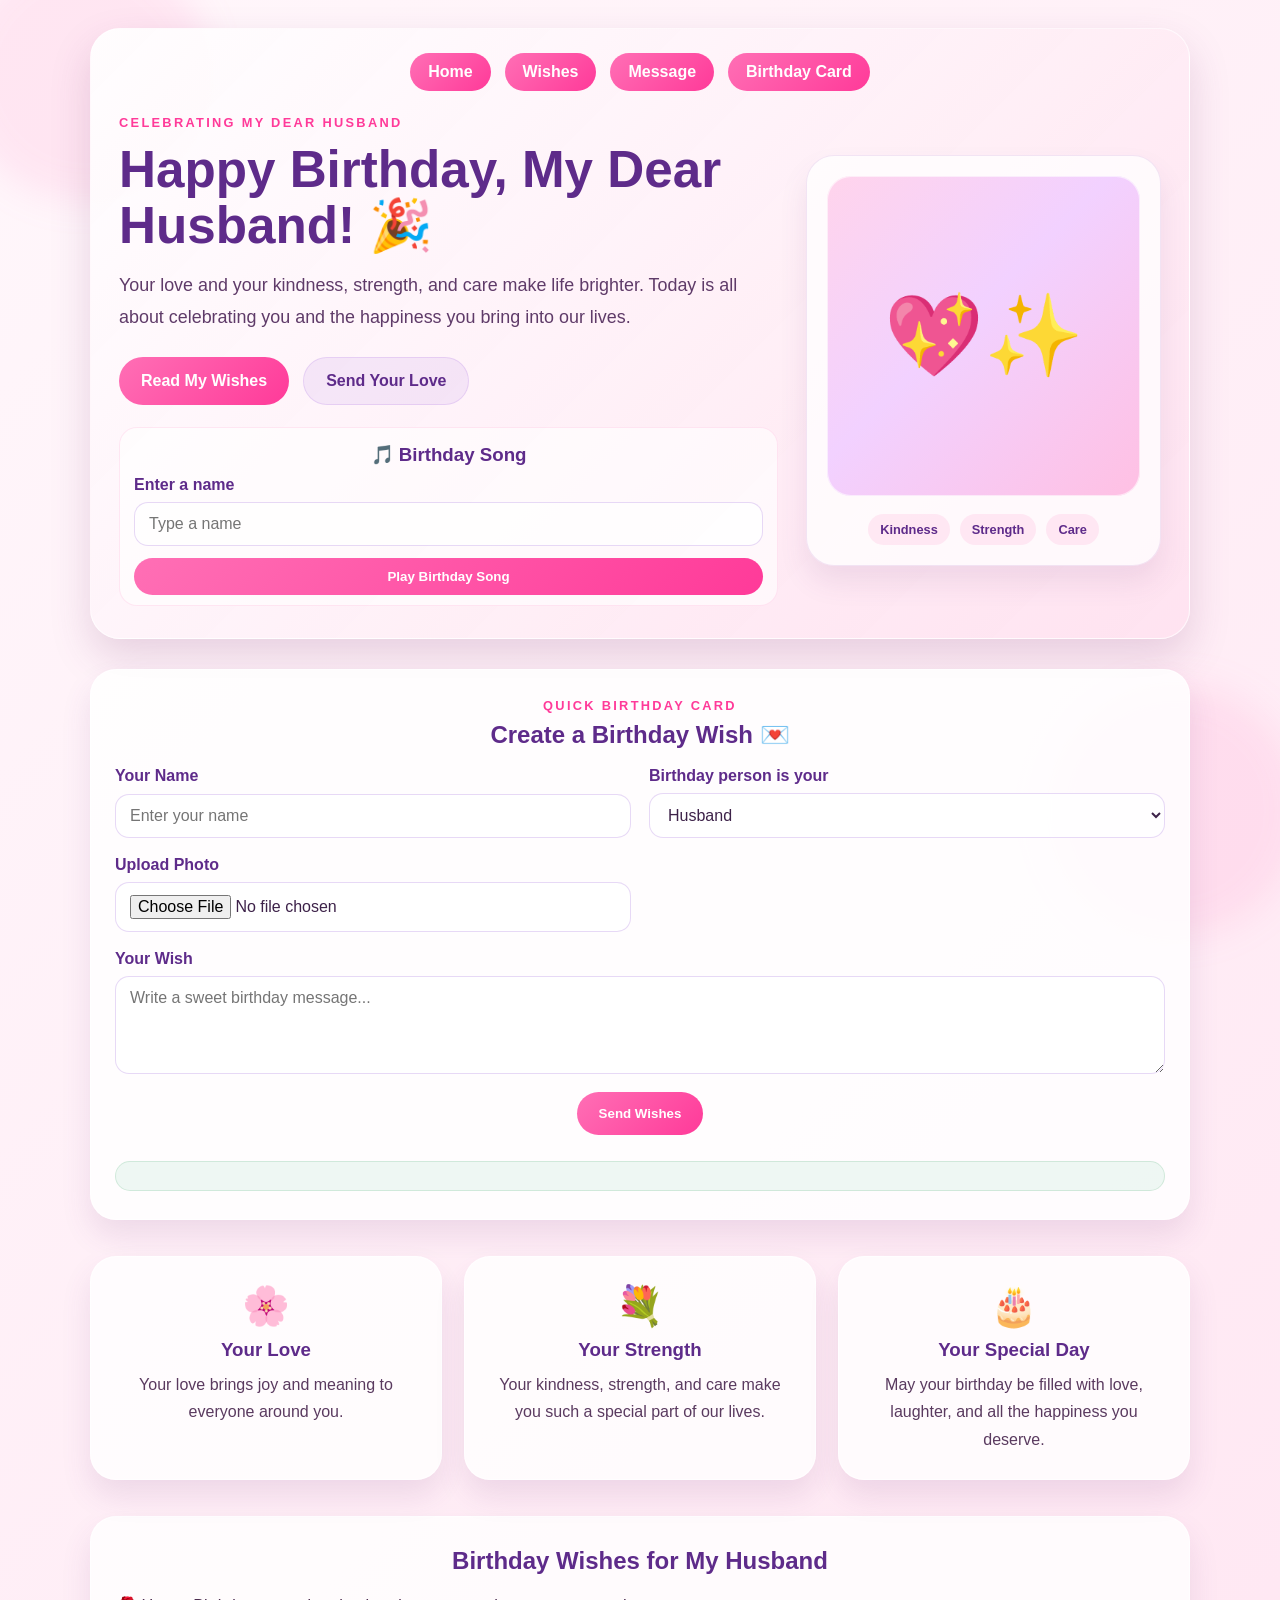
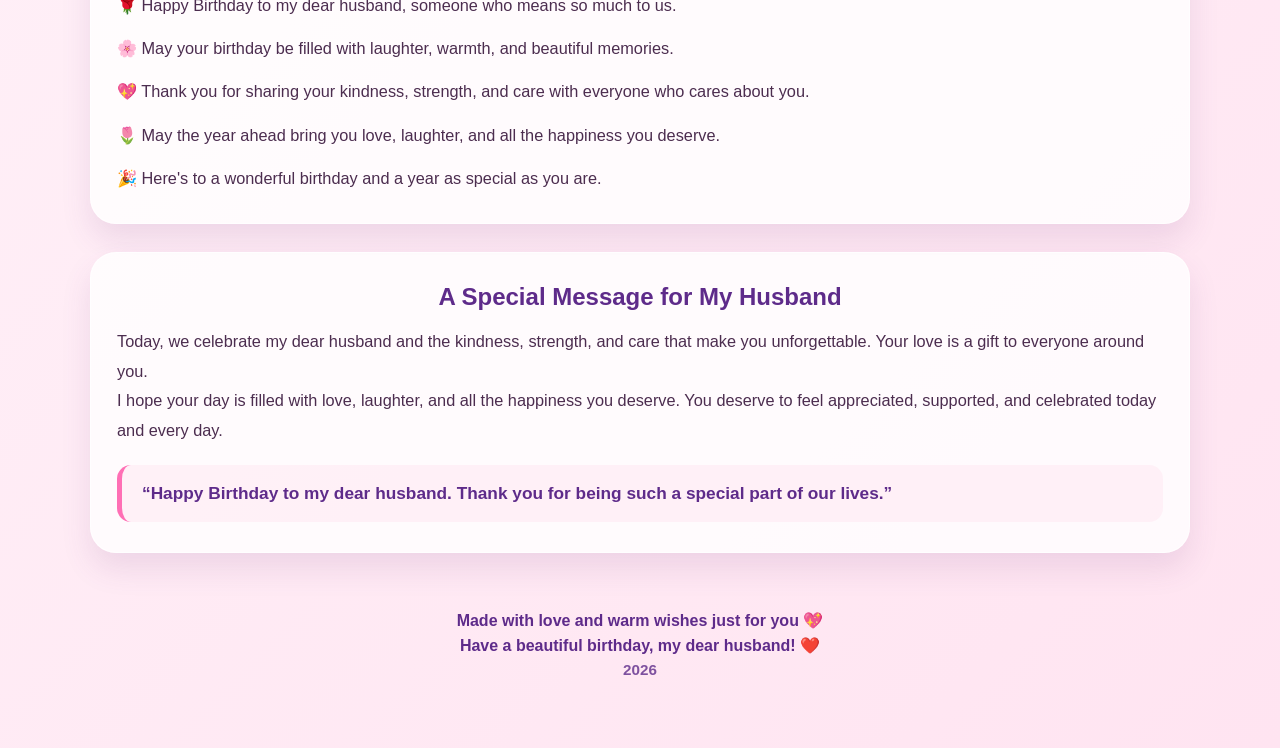
==== commit b3881446: "Personalize birthday wishes by relationship Co-authored-by: Copilot <223556219+Copilot@users.noreply" ====
--- a/index.html
+++ b/index.html
@@ -47,9 +47,9 @@
                         <span id="photoPlaceholder">💖✨</span>
                     </div>
                     <div class="mini-badges">
-                        <span>Sweet</span>
-                        <span>Strong</span>
-                        <span>Beautiful</span>
+                        <span id="badge1">Sweet</span>
+                        <span id="badge2">Strong</span>
+                        <span id="badge3">Beautiful</span>
                     </div>
                 </div>
             </div>
@@ -58,7 +58,7 @@
         <section class="quick-form-panel">
             <div class="quick-form-header">
                 <p class="eyebrow">Quick birthday card</p>
-                <h2>Send Your Love 💌</h2>
+                <h2>Create a Birthday Wish 💌</h2>
             </div>
 
             <form id="homeWishForm" class="quick-form">
@@ -69,6 +69,24 @@
                     </div>
 
                     <div class="field-group">
+                        <label for="homeRelation">Birthday person is your</label>
+                        <select id="homeRelation" required>
+                            <option value="Best Friend">Best Friend</option>
+                            <option value="Husband">Husband</option>
+                            <option value="Wife">Wife</option>
+                            <option value="Girlfriend">Girlfriend</option>
+                            <option value="Grandfather">Grandfather</option>
+                            <option value="Grandmother">Grandmother</option>
+                            <option value="Teacher">Teacher</option>
+                            <option value="Uncle">Uncle</option>
+                            <option value="Dad">Dad</option>
+                            <option value="Mom">Mom</option>
+                            <option value="Sister">Sister</option>
+                            <option value="Partner">Partner</option>
+                        </select>
+                    </div>
+
+                    <div class="field-group">
                         <label for="homePhoto">Upload Photo</label>
                         <input type="file" id="homePhoto" accept="image/*">
                     </div>
@@ -91,18 +109,18 @@
             <section class="feature-grid">
                 <article class="feature-card">
                     <span class="icon">🌸</span>
-                    <h3>Your Smile</h3>
-                    <p>It turns ordinary days into unforgettable memories.</p>
+                    <h3 id="featureTitle1">Your Friendship</h3>
+                    <p id="featureText1">Your friendship brings joy and meaning to everyone around you.</p>
                 </article>
                 <article class="feature-card">
                     <span class="icon">💐</span>
-                    <h3>Your Love</h3>
-                    <p>It is the gentlest comfort and the greatest joy in my life.</p>
+                    <h3 id="featureTitle2">Your Laughter</h3>
+                    <p id="featureText2">Your laughter and loyalty make you such a special part of our lives.</p>
                 </article>
                 <article class="feature-card">
                     <span class="icon">🎂</span>
-                    <h3>Your Day</h3>
-                    <p>Today deserves all the flowers, laughter, and happiness in the world.</p>
+                    <h3 id="featureTitle3">Your Special Day</h3>
+                    <p id="featureText3">May your birthday be filled with fun, laughter, and wonderful memories.</p>
                 </article>
             </section>
 
@@ -146,81 +164,64 @@
         const heroPhotoFrame = document.getElementById('heroPhotoFrame');
 
         const relationshipThemes = {
-            "Best Friend": {
-                eyebrow: "For my favorite person to laugh with and celebrate life",
-                heading: "Happy Birthday, My Best Friend! 🎉",
-                subtitle: "You make life brighter with your laughter, loyalty, and endless support. Today is all about celebrating the beautiful soul who makes every moment better.",
-                footerGreeting: "Have a beautiful birthday, my favorite friend ❤️",
-                wishTitle: "Birthday Wishes for My Best Friend",
-                wishText: [
-                    "🌹 Happy Birthday to my favorite person and the best friend in the world.",
-                    "🌸 May your days always be filled with laughter, confidence, and unforgettable memories.",
-                    "💖 May your dreams grow bigger and your heart stay light with joy and peace.",
-                    "🌷 May every new chapter bring you endless happiness, success, and reasons to smile.",
-                    "🎉 Wishing you a magical birthday with a year full of friendship, love, and fun."
-                ],
-                messageTitle: "A Special Message for My Best Friend",
-                messageParagraph1: "You are the kind of friend who turns ordinary moments into memories and hard days into something lighter. Your kindness, laughter, and support mean more than words can say.",
-                messageParagraph2: "I am so lucky to have someone as genuine, fun, and caring as you in my life. May this birthday bring you all the happiness you give to everyone around you.",
-                messageQuote: "“Happy Birthday to the best friend who makes life brighter, better, and more beautiful.”"
-            },
-            "Partner": {
-                eyebrow: "For the love of my life",
-                heading: "Happy Birthday, My Love! 🎉",
-                subtitle: "Every day with you feels like a beautiful chapter of love, comfort, and joy. Today is a celebration of you and the happiness you bring into my world.",
-                footerGreeting: "Have a beautiful birthday, my love ❤️",
-                wishTitle: "Birthday Wishes for My Love",
-                wishText: [
-                    "🌹 Happy Birthday to the most beautiful soul in my life.",
-                    "🌸 May your days be filled with love, peace, and endless smiles.",
-                    "💖 May your dreams bloom beautifully and your heart stay full of joy.",
-                    "🌷 May this year bring you all the happiness you deserve and more.",
-                    "🎉 Wishing you a magical birthday and a year full of love and blessings."
-                ],
-                messageTitle: "A Special Message for You",
-                messageParagraph1: "My love, today is your special day, and I want you to know how deeply you are cherished. You are my calm, my joy, my companion, and my greatest blessing.",
-                messageParagraph2: "May this new chapter of your life be full of love, growth, peace, and unforgettable memories. Keep shining, keep smiling, and keep being the beautiful soul that makes life brighter.",
-                messageQuote: "“Happy Birthday, my sweet princess. You deserve all the love and happiness this world has to offer.”"
-            },
-            "Husband": {
-                eyebrow: "For the most beautiful woman in my life",
-                heading: "Happy Birthday, My Dear Wife! 🎉",
-                subtitle: "You make every day brighter with your love, smile, and warmth. Today is a celebration of you and the happiness you bring into my life.",
-                footerGreeting: "Have a beautiful birthday, my sweet wife ❤️",
-                wishTitle: "Birthday Wishes for My Wife",
-                wishText: [
-                    "🌹 Happy Birthday to the most wonderful woman in my life.",
-                    "🌸 May your life always be filled with peace, laughter, and beautiful moments.",
-                    "💖 May your dreams bloom beautifully and your heart stay full of joy.",
-                    "🌷 May every new day bring you happiness, success, and endless reasons to smile.",
-                    "🎉 Wishing you a truly magical birthday and a year full of love and blessings."
-                ],
-                messageTitle: "A Special Message for You",
-                messageParagraph1: "My love, today is your special day, and I want you to know how deeply you are cherished. You are my calm, my joy, my companion, and my greatest blessing.",
-                messageParagraph2: "May this new chapter of your life be full of love, growth, peace, and unforgettable memories. Keep shining, keep smiling, and keep being the beautiful soul that makes life brighter.",
-                messageQuote: "“Happy Birthday, my sweet princess. You deserve all the love and happiness this world has to offer.”"
-            }
+            "Best Friend": { headline: "My Best Friend", subject: "My Best Friend", address: "my favorite friend", bond: "friendship", quality: "laughter, loyalty, and support", feature: "Friendship", strength: "Laughter", celebration: "fun, laughter, and unforgettable memories" },
+            "Husband": { headline: "My Dear Husband", subject: "My Husband", address: "my dear husband", bond: "love", quality: "kindness, strength, and care", feature: "Love", strength: "Strength", celebration: "love, laughter, and all the happiness you deserve" },
+            "Wife": { headline: "My Dear Wife", subject: "My Wife", address: "my dear wife", bond: "love", quality: "kindness, warmth, and care", feature: "Love", strength: "Kindness", celebration: "love, laughter, and all the happiness you deserve" },
+            "Girlfriend": { headline: "My Wonderful Girlfriend", subject: "My Girlfriend", address: "my wonderful girlfriend", bond: "love", quality: "joy, warmth, and affection", feature: "Love", strength: "Joy", celebration: "love, laughter, and beautiful memories" },
+            "Grandfather": { headline: "My Dear Grandfather", subject: "My Grandfather", address: "my dear grandfather", bond: "family", quality: "wisdom, kindness, and stories", feature: "Family", strength: "Wisdom", celebration: "family, laughter, and treasured memories" },
+            "Grandmother": { headline: "My Dear Grandmother", subject: "My Grandmother", address: "my dear grandmother", bond: "family", quality: "wisdom, kindness, and warmth", feature: "Family", strength: "Kindness", celebration: "family, laughter, and treasured memories" },
+            "Teacher": { headline: "Our Wonderful Teacher", subject: "Our Teacher", address: "our wonderful teacher", bond: "guidance", quality: "patience, wisdom, and encouragement", feature: "Guidance", strength: "Wisdom", celebration: "appreciation, joy, and the happiest memories" },
+            "Uncle": { headline: "My Dear Uncle", subject: "My Uncle", address: "my dear uncle", bond: "family", quality: "kindness, humor, and generosity", feature: "Family", strength: "Laughter", celebration: "family, laughter, and wonderful memories" },
+            "Dad": { headline: "My Dear Dad", subject: "My Dad", address: "my dear dad", bond: "family", quality: "strength, wisdom, and love", feature: "Family", strength: "Strength", celebration: "family, laughter, and all the happiness you deserve" },
+            "Mom": { headline: "My Dear Mom", subject: "My Mom", address: "my dear mom", bond: "family", quality: "care, warmth, and endless love", feature: "Family", strength: "Kindness", celebration: "family, laughter, and all the love you give to others" },
+            "Sister": { headline: "My Dear Sister", subject: "My Sister", address: "my dear sister", bond: "sisterhood", quality: "laughter, kindness, and support", feature: "Sisterhood", strength: "Laughter", celebration: "fun, laughter, and wonderful memories" },
+            "Partner": { headline: "My Love", subject: "My Partner", address: "my love", bond: "love", quality: "joy, warmth, and affection", feature: "Love", strength: "Joy", celebration: "love, laughter, and beautiful memories" }
         };
 
         function updateHomepageTheme() {
             const relation = localStorage.getItem('birthday_relation') || 'Husband';
             const theme = relationshipThemes[relation] || relationshipThemes['Husband'];
-
-            document.getElementById('heroEyebrow').textContent = theme.eyebrow;
-            document.getElementById('heroHeading').textContent = theme.heading;
-            document.getElementById('heroSubtitle').textContent = theme.subtitle;
-
-            document.getElementById('wishTitle').textContent = theme.wishTitle;
-            theme.wishText.forEach((line, index) => {
+            const name = relation.toLowerCase();
+            const celebration = `🌸 May your birthday be filled with laughter, warmth, and beautiful memories.`;
+
+            document.title = `Happy Birthday, ${theme.headline}`;
+
+            document.getElementById('heroEyebrow').textContent = `Celebrating ${theme.address}`;
+            document.getElementById('heroHeading').textContent = `Happy Birthday, ${theme.headline}! 🎉`;
+            document.getElementById('heroSubtitle').textContent = `Your ${theme.bond} and your ${theme.quality} make life brighter. Today is all about celebrating you and the happiness you bring into our lives.`;
+
+            theme.quality.split(',').map(word => word.replace(/\band\b/g, '').trim()).forEach((word, index) => {
+                const badge = document.getElementById('badge' + (index + 1));
+                if (badge) badge.textContent = word.charAt(0).toUpperCase() + word.slice(1);
+            });
+
+            document.getElementById('featureTitle1').textContent = `Your ${theme.feature}`;
+            document.getElementById('featureText1').textContent = `Your ${theme.bond} brings joy and meaning to everyone around you.`;
+            document.getElementById('featureTitle2').textContent = `Your ${theme.strength}`;
+            document.getElementById('featureText2').textContent = `Your ${theme.quality} make you such a special part of our lives.`;
+            document.getElementById('featureTitle3').textContent = 'Your Special Day';
+            document.getElementById('featureText3').textContent = `May your birthday be filled with ${theme.celebration}.`;
+
+            document.getElementById('wishTitle').textContent = `Birthday Wishes for ${theme.subject}`;
+            [
+                `🌹 Happy Birthday to ${theme.address}, someone who means so much to us.`,
+                celebration,
+                `💖 Thank you for sharing your ${theme.quality} with everyone who cares about you.`,
+                `🌷 May the year ahead bring you ${theme.celebration}.`,
+                `🎉 Here's to a wonderful birthday and a year as special as you are.`
+            ].forEach((line, index) => {
                 const el = document.getElementById('wishText' + (index + 1));
                 if (el) el.textContent = line;
             });
 
-            document.getElementById('messageTitle').textContent = theme.messageTitle;
-            document.getElementById('messageParagraph1').textContent = theme.messageParagraph1;
-            document.getElementById('messageParagraph2').textContent = theme.messageParagraph2;
-            document.getElementById('messageQuote').textContent = theme.messageQuote;
-            document.getElementById('footerGreeting').textContent = theme.footerGreeting;
+            document.getElementById('messageTitle').textContent = `A Special Message for ${theme.subject}`;
+            document.getElementById('messageParagraph1').textContent = `Today, we celebrate ${theme.address} and the ${theme.quality} that make you unforgettable. Your ${theme.bond} is a gift to everyone around you.`;
+            document.getElementById('messageParagraph2').textContent = `I hope your day is filled with ${theme.celebration}. You deserve to feel appreciated, supported, and celebrated today and every day.`;
+            document.getElementById('messageQuote').textContent = `“Happy Birthday to ${theme.address}. Thank you for being such a special part of our lives.”`;
+            document.getElementById('footerGreeting').textContent = `Have a beautiful birthday, ${theme.address}! ❤️`;
+
+            const homeRelation = document.getElementById('homeRelation');
+            if (homeRelation) homeRelation.value = relationshipThemes[relation] ? relation : 'Husband';
         }
 
         function renderHeroPhoto(imageUrl) {
@@ -244,6 +245,11 @@
 
         updateHomepageTheme();
 
+        document.getElementById('homeRelation')?.addEventListener('change', function (event) {
+            localStorage.setItem('birthday_relation', event.target.value);
+            updateHomepageTheme();
+        });
+
         renderHeroPhoto(localStorage.getItem('birthday_uploaded_photo'));
 
         window.addEventListener('storage', function (event) {
@@ -304,8 +310,11 @@
 
                 const name = document.getElementById('homeName').value.trim() || 'Dear one';
                 const message = document.getElementById('homeMessage').value.trim() || 'Happy Birthday! You are so loved and cherished.';
+                const relation = document.getElementById('homeRelation').value;
                 const photoInput = document.getElementById('homePhoto');
                 const statusBox = document.getElementById('homeFormStatus');
+                localStorage.setItem('birthday_relation', relation);
+                updateHomepageTheme();
 
                 if (photoInput && photoInput.files && photoInput.files[0]) {
                     const reader = new FileReader();
@@ -313,13 +322,13 @@
                         const imageData = event.target.result;
                         localStorage.setItem('birthday_uploaded_photo', imageData);
                         window.dispatchEvent(new CustomEvent('photoUpdated', { detail: imageData }));
-                        statusBox.innerHTML = `🎉 Thank you, ${name}! Your birthday wish has been saved.<br>${message}`;
+                        statusBox.innerHTML = `🎉 Thank you, ${name}! Your birthday wish for your ${relation.toLowerCase()} has been saved.<br>${message}`;
                     };
                     reader.readAsDataURL(photoInput.files[0]);
                     return;
                 }
 
-                statusBox.innerHTML = `🎉 Thank you, ${name}! Your birthday wish has been saved.<br>${message}`;
+                statusBox.innerHTML = `🎉 Thank you, ${name}! Your birthday wish for your ${relation.toLowerCase()} has been saved.<br>${message}`;
             });
         }
     </script>
--- a/style.css
+++ b/style.css
@@ -366,6 +366,7 @@
 
 input[type="text"],
 input[type="file"],
+select,
 textarea {
     width: 100%;
     border: 1px solid rgba(158, 103, 220, 0.25);
@@ -379,6 +380,7 @@
 
 input[type="text"]:focus,
 input[type="file"]:focus,
+select:focus,
 textarea:focus {
     outline: none;
     border-color: var(--pink-1);
